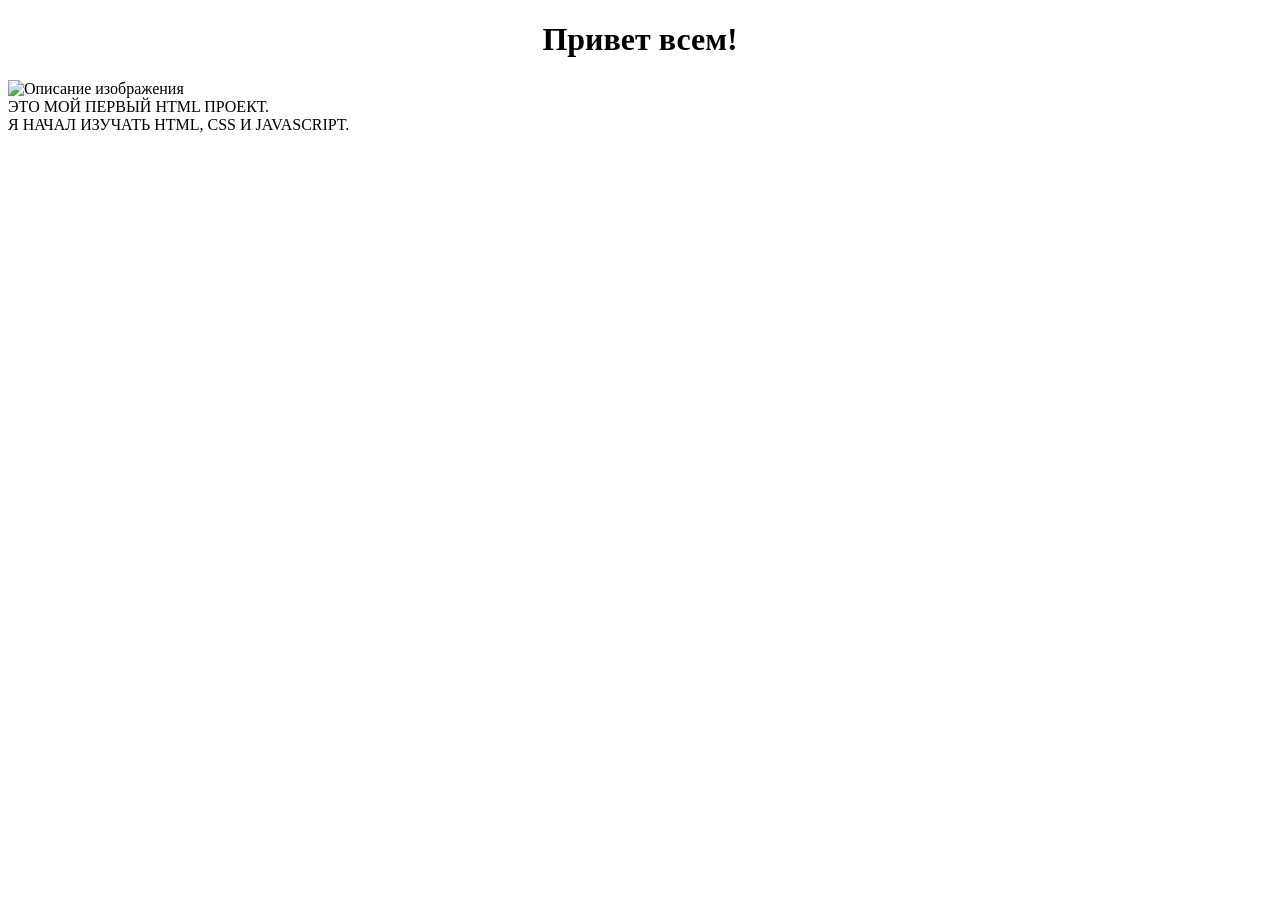
==== index.html @ d0e53dc4 "first commit" ====
<!DOCTYPE html>
<html lang="ru">
<head>
    <meta charset="UTF-8">
    <meta name="viewport" content="width=device-width, initial-scale=1.0">
    <title>HTML эксперимент
    </title>
</head>
<body>
    <h1 style="text-align: center;"> <b>Привет всем!</b></h1>
    <img src="https://web.telegram.org/ec8f27fe-f827-49ef-9936-66070e004540" alt="Описание изображения">
    <div style="text-align: left;">
    ЭТО МОЙ ПЕРВЫЙ HTML ПРОЕКТ. <br>
    Я НАЧАЛ ИЗУЧАТЬ HTML, CSS И JAVASCRIPT.
    </div>
</body>
</html>
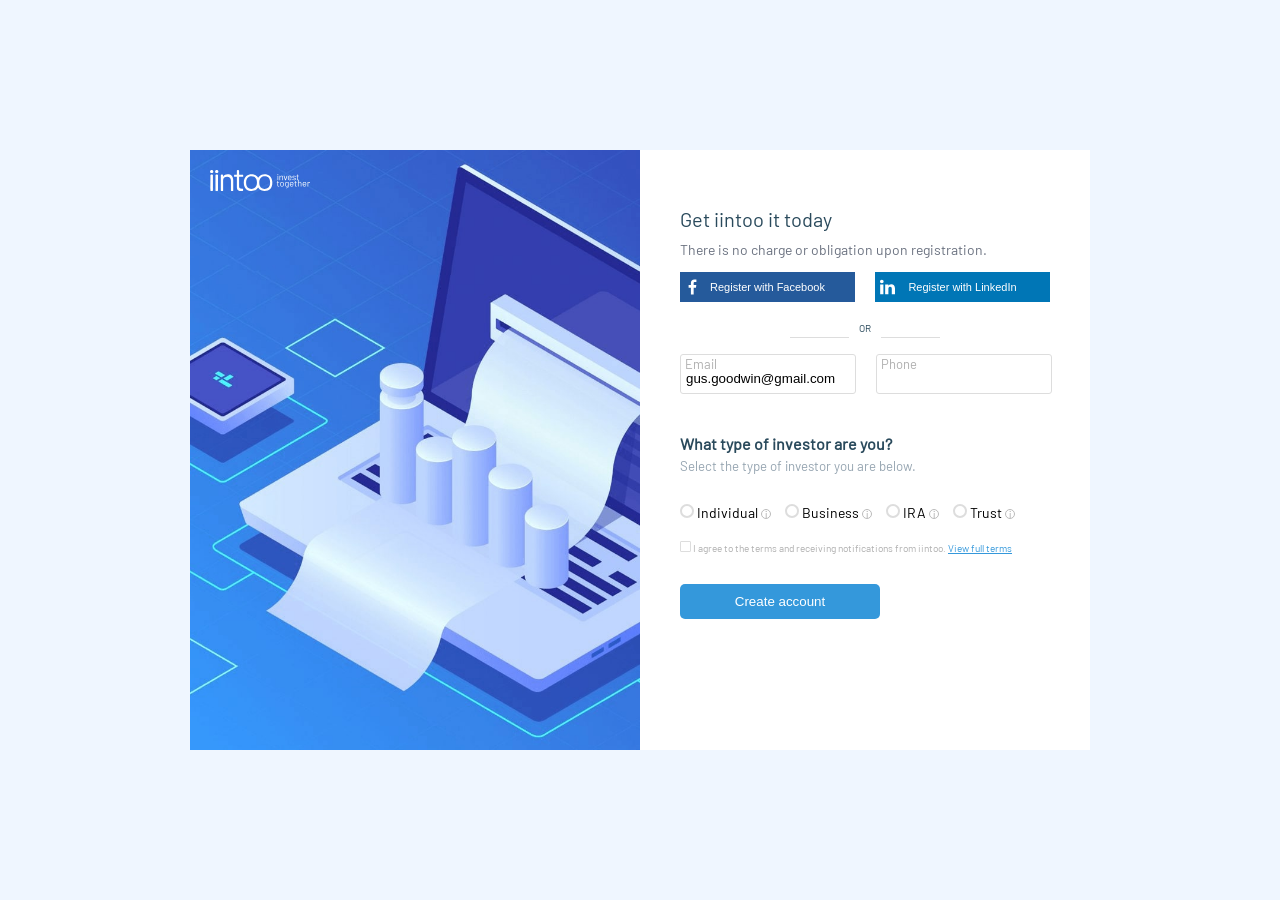
==== commit 4db5aa73: "Move project files to root" ====
--- a/index.html
+++ b/index.html
@@ -1,17 +1,100 @@
-<!DOCTYPE html>
-<html lang="ru">
-<head>
-    <meta charset="UTF-8">
-    <meta name="viewport" content="width=device-width, initial-scale=1.0">
-    <title>HTML эксперимент
-    </title>
-</head>
-<body>
-    <h1 style="text-align: center;"> <b>Привет всем!</b></h1>
-    <img src="https://web.telegram.org/ec8f27fe-f827-49ef-9936-66070e004540" alt="Описание изображения">
-    <div style="text-align: left;">
-    ЭТО МОЙ ПЕРВЫЙ HTML ПРОЕКТ. <br>
-    Я НАЧАЛ ИЗУЧАТЬ HTML, CSS И JAVASCRIPT.
+<!doctype html>
+<html lang="en">
+  <head>
+    <meta charset="UTF-8" />
+    <meta name="viewport" content="width=device-width, initial-scale=1.0" />
+    <title>Document</title>
+    <link rel="stylesheet" href="./style.css" />
+  </head>
+  <body>
+    <div class="main">
+      <div class="image-container">
+        <img
+          class="bg"
+          src="./images/bg.jpg"
+          alt="Фоновая картинка iintoo invest together"
+        />
+        <img
+          class="logo"
+          src="./images/logo.svg"
+          alt="Логотип iintoo invest together"
+        />
+      </div>
+      <div class="content">
+        <h2>Get iintoo it today</h2>
+        <h3>There is no charge or obligation upon registration.</h3>
+        <div class="buttons">
+          <button class="facebook">
+            Register with Facebook
+            <img
+              class="svg-fb"
+              src="./images/facebook.svg"
+              alt="Facebook logo"
+            />
+          </button>
+          <button class="linkedin">
+            Register with LinkedIn
+            <img
+              class="svg-ln"
+              src="./images/linkedin.svg"
+              alt="LinkedIn logo"
+            />
+          </button>
+        </div>
+        <div class="or">
+          <span>OR</span>
+        </div>
+        <div class="inputs">
+          <div class="first-input">
+            <label class="form-label" for="email">Email</label>
+            <input id="email" type="email" value="gus.goodwin@gmail.com" />
+          </div>
+          <div class="second-input">
+            <label class="form-label" for="phone">Phone</label>
+            <input id="phone" type="tel" />
+          </div>
+        </div>
+        <h4>What type of investor are you?</h4>
+        <h5>Select the type of investor you are below.</h5>
+        <div class="investor-block">
+        <div class="dots">
+          <label>
+            <input type="radio" name="investor" />
+            <span>Individual</span>
+            <span class="info">i</span>
+          </label>
+          <label>
+            <input type="radio" name="investor" />
+            <span>Business</span>
+            <span class="info">i</span>
+          </label>
+          <label>
+            <input type="radio" name="investor" />
+            <span>IRA</span>
+            <span class="info">i</span>
+          </label>
+          <label>
+            <input type="radio" name="investor" />
+            <span>Trust</span>
+            <span class="info">i</span>
+          </label>
+        </div>
+        <div class="text">
+          I am a natural person investing on my own behalf as a sole owner,
+          joint tenant, or tenant in common.
+        </div>
+        </div>
+        <label class="checkbox">
+          <input type="checkbox" name="terms" /> I agree to the terms and
+          receiving notifications from iintoo.
+          <a
+            href="https://edu.habsida.com/student/courses/bdc8bace-2497-4eea-8fa8-30e6a8a0aa75/lesson/3e4dce7b-4a25-499d-b754-3023f00154c3"
+            target="_blank"
+            >View full terms</a
+          >
+        </label>
+        <button class="account">Create account</button>
+      </div>
     </div>
-</body>
-</html>+  </body>
+</html>
--- a/style.css
+++ b/style.css
@@ -0,0 +1,297 @@
+* {
+  box-sizing: border-box;
+}
+
+@font-face {
+  font-family: "Barlow";
+  src: url("./fonts/Barlow-Regular.ttf") format("truetype");
+}
+
+.image-container {
+  position: relative;
+  /* top: 170px;
+  left: 90px; */
+  width: 450px;
+  height: 600px;
+  display: flex;
+}
+
+.bg {
+  width: 100%;
+}
+
+.logo {
+  position: absolute;
+  top: 20px;
+  left: 20px;
+  width: 100px;
+  z-index: 2;
+}
+
+body {
+  background-color: #eff6ff;
+  margin: 0;
+  padding: 0;
+  font-family: "Barlow", sans-serif;
+  color: #2a4a5c;
+}
+
+.main {
+  display: flex;
+  justify-content: center;
+  align-items: center;
+  min-height: 100vh;
+}
+
+.content {
+  background-color: #ffffff;
+  width: 450px;
+  height: 600px;
+  position: relative;
+  /* right: 6px; */
+  display: flex;
+  flex-direction: column;
+  padding-left: 40px;
+  padding-top: 40px;
+  padding-bottom: 40px;
+  padding-right: 40px;
+}
+
+.facebook {
+  position: relative;
+  width: 200px;
+  height: 30px;
+  background-color: #255a9b;
+  color: #ffffff;
+  border: none;
+  font-size: 11px;
+}
+
+.svg-fb {
+  position: absolute;
+  left: 5px;
+  top: 0;
+  height: 100%;
+  width: 15px;
+}
+
+.linkedin {
+  position: relative;
+  width: 200px;
+  height: 30px;
+  background-color: #0076b6;
+  color: #ffffff;
+  border: none;
+  font-size: 11px;
+}
+
+.svg-ln {
+  position: absolute;
+  left: 5px;
+  top: 0;
+  height: 100%;
+  width: 15px;
+}
+
+.buttons {
+  display: flex;
+  gap: 20px;
+}
+
+button:hover {
+  cursor: pointer;
+  filter: brightness(0.8);
+}
+
+h2 {
+  font-size: 20px;
+  font-weight: 500;
+  margin-bottom: 5px;
+}
+
+h3 {
+  font-size: 14px;
+  font-weight: 400;
+  color: #6b7280;
+  margin-top: 5px;
+}
+
+.or {
+  display: flex;
+  align-self: center;
+  font-size: 10px;
+  width: 150px;
+  align-items: center;
+}
+
+.or::before,
+.or::after {
+  content: "";
+  flex: 1;
+  border-top: 1px solid #ddd;
+  margin-top: 20px;
+}
+
+.or span {
+  margin: 0 10px;
+  margin-top: 20px;
+  margin-bottom: 20px;
+}
+
+input[type="email"],
+input[type="tel"] {
+  width: 176px;
+  height: 40px;
+  border-radius: none;
+}
+
+.first-input,
+.second-input {
+  position: relative;
+}
+
+.form-label {
+  position: absolute;
+  font-size: 13px;
+  top: 2px;
+  left: 5px;
+}
+
+.inputs {
+  display: flex;
+  gap: 20px;
+  color: #afafaf;
+}
+
+input[type="email"],
+input[type="tel"] {
+  border: 1px solid #ddd;
+  border-radius: 3px;
+  padding: 5px;
+}
+
+#email {
+  padding-top: 15px;
+}
+
+#phone {
+  padding-top: 15px;
+}
+
+#email:focus,
+#phone:focus {
+  outline: none;
+  border-left: 1px solid #0076b6;
+  border-top: 1px solid #ddd;
+  border-right: 1px solid #ddd;
+  border-bottom: 1px solid #ddd;
+}
+
+h4 {
+  margin-top: 40px;
+  margin-bottom: 5px;
+  font-weight: 600;
+}
+
+h5 {
+  margin-top: 0;
+  margin-bottom: 30px;
+  font-weight: 400;
+  color: #96a5b1;
+}
+
+.dots {
+  display: flex;
+  gap: 14px;
+  color: black;
+  font-size: 14px;
+}
+
+.info {
+  display: inline-flex;
+  align-items: center;
+  justify-content: center;
+  width: 10px;
+  height: 10px;
+  border: 1px solid #bbb;
+  border-radius: 50%;
+  font-size: 9px;
+  color: #999;
+}
+
+input[type="radio"] {
+  appearance: none;
+  width: 14px;
+  height: 14px;
+  border: 2px solid #ddd;
+  border-radius: 50%;
+  margin: 0;
+}
+
+input[type="radio"]:checked {
+  border-color: #3498db;
+  border: 3px solid #3498db;
+}
+
+input[type="checkbox"] {
+  appearance: none;
+  width: 11px;
+  height: 11px;
+  border: 1px solid #ddd;
+  border-radius: 1px;
+  background: white;
+  margin: 0;
+  margin-top: 20px;
+}
+
+input[type="checkbox"]:checked {
+  border-color: #3498db;
+  border: 3px solid #3498db;
+}
+
+.checkbox {
+  font-size: 10px;
+  color: #afafaf;
+}
+
+a {
+  color: #3498db;
+}
+
+a:hover {
+  filter: brightness(0.8);
+}
+
+.account {
+  width: 200px;
+  height: 35px;
+  background-color: #3498db;
+  border: 0;
+  border-radius: 5px;
+  color: white;
+  margin-top: 30px;
+}
+
+.dots-info {
+  /* position: relative; */
+  display: inline-flex;
+  flex-direction: column;
+}
+
+.text {
+  /* position: absolute; */
+  display: none;
+  box-shadow: 0 3px 15px rgba(0, 0, 0, 0.08);
+  overflow: hidden;
+  color: #afafaf;
+  font-size: 12px;
+  margin-top: 10px;
+  margin-bottom: 10px;
+  margin-left: 0;
+  width: 180px;
+  height: 60px;
+}
+
+.investor-block:has(.info:hover) .text {
+  display: block;
+}
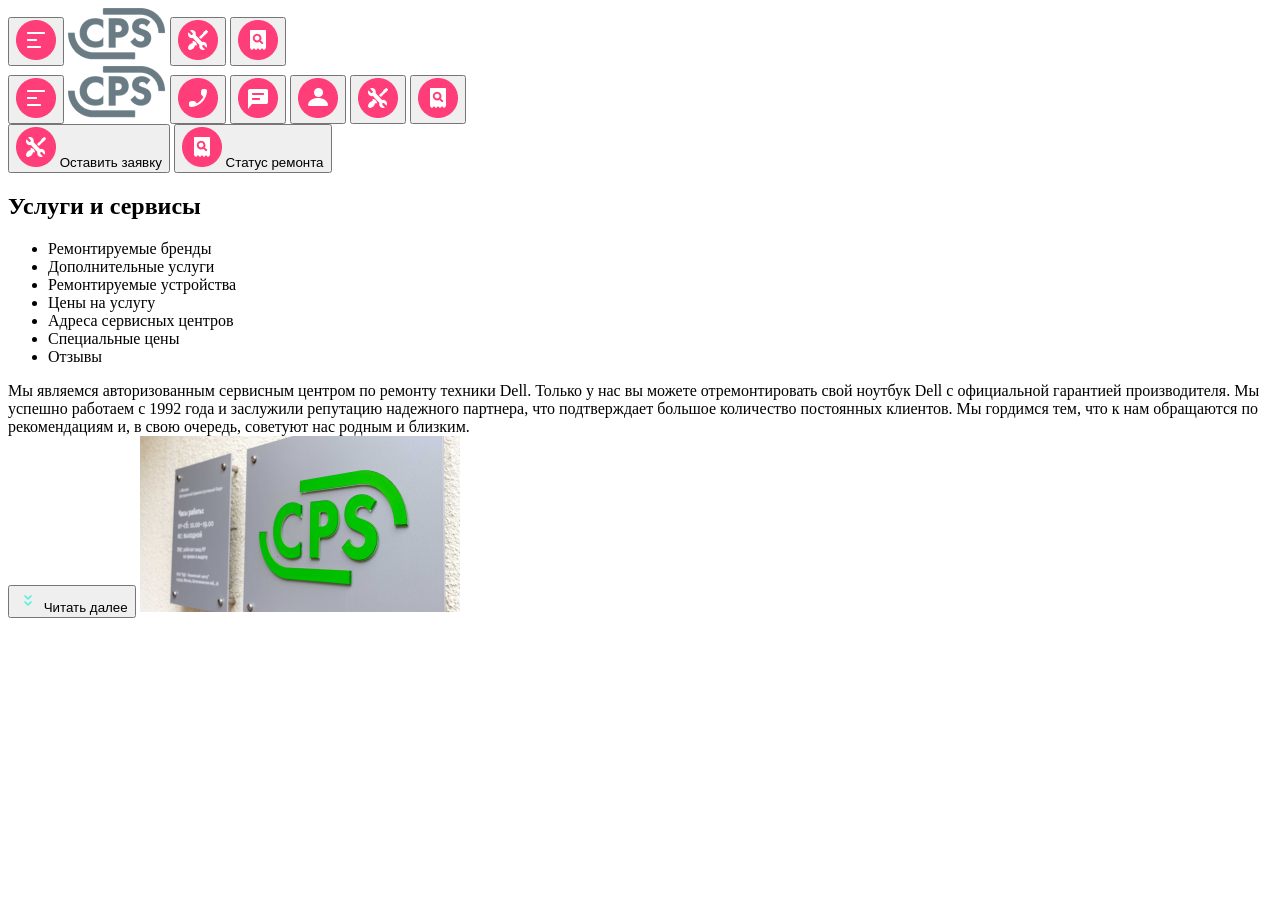
==== commit 3dac7eda: "feat:figma homework" ====
--- a/index.html
+++ b/index.html
@@ -7,94 +7,75 @@
     <link rel="stylesheet" href="./style.css" />
   </head>
   <body>
-    <div class="main">
-      <div class="image-container">
-        <img
-          class="bg"
-          src="./images/bg.jpg"
-          alt="Фоновая картинка iintoo invest together"
-        />
-        <img
-          class="logo"
-          src="./images/logo.svg"
-          alt="Логотип iintoo invest together"
-        />
-      </div>
-      <div class="content">
-        <h2>Get iintoo it today</h2>
-        <h3>There is no charge or obligation upon registration.</h3>
-        <div class="buttons">
-          <button class="facebook">
-            Register with Facebook
-            <img
-              class="svg-fb"
-              src="./images/facebook.svg"
-              alt="Facebook logo"
-            />
-          </button>
-          <button class="linkedin">
-            Register with LinkedIn
-            <img
-              class="svg-ln"
-              src="./images/linkedin.svg"
-              alt="LinkedIn logo"
-            />
-          </button>
-        </div>
-        <div class="or">
-          <span>OR</span>
-        </div>
-        <div class="inputs">
-          <div class="first-input">
-            <label class="form-label" for="email">Email</label>
-            <input id="email" type="email" value="gus.goodwin@gmail.com" />
-          </div>
-          <div class="second-input">
-            <label class="form-label" for="phone">Phone</label>
-            <input id="phone" type="tel" />
-          </div>
-        </div>
-        <h4>What type of investor are you?</h4>
-        <h5>Select the type of investor you are below.</h5>
-        <div class="investor-block">
-        <div class="dots">
-          <label>
-            <input type="radio" name="investor" />
-            <span>Individual</span>
-            <span class="info">i</span>
-          </label>
-          <label>
-            <input type="radio" name="investor" />
-            <span>Business</span>
-            <span class="info">i</span>
-          </label>
-          <label>
-            <input type="radio" name="investor" />
-            <span>IRA</span>
-            <span class="info">i</span>
-          </label>
-          <label>
-            <input type="radio" name="investor" />
-            <span>Trust</span>
-            <span class="info">i</span>
-          </label>
-        </div>
-        <div class="text">
-          I am a natural person investing on my own behalf as a sole owner,
-          joint tenant, or tenant in common.
-        </div>
-        </div>
-        <label class="checkbox">
-          <input type="checkbox" name="terms" /> I agree to the terms and
-          receiving notifications from iintoo.
-          <a
-            href="https://edu.habsida.com/student/courses/bdc8bace-2497-4eea-8fa8-30e6a8a0aa75/lesson/3e4dce7b-4a25-499d-b754-3023f00154c3"
-            target="_blank"
-            >View full terms</a
-          >
-        </label>
-        <button class="account">Create account</button>
-      </div>
+    <div class="page-navigation">
+      <nav class="page-navigation page-navigation--mobile">
+        <button>
+          <img src="./burger.png" />
+        </button>
+        <img src="./Group.png" />
+        <button>
+          <img src="./repair.png" />
+        </button>
+        <button>
+          <img src="./checkstatus.png" />
+        </button>
+      </nav>
+      <nav class="page-navigation page-navigation--tablet">
+        <button>
+          <img src="./burger.png" />
+        </button>
+        <img src="./Group.png" />
+        <button>
+          <img src="./call.png" />
+        </button>
+        <button>
+          <img src="./chat.png" />
+        </button>
+        <button>
+          <img src="./profile.png" />
+        </button>
+        <button>
+          <img src="./repair.png" />
+        </button>
+        <button>
+          <img src="./checkstatus.png" />
+        </button>
+      </nav>
+      <nav class="page-navigation page-navigation--desktop">
+        <button class="page-navigation__button">
+          <img src="./repair.png" />
+          <span>Оставить заявку</span>
+        </button>
+        <button class="page-navigation__button">
+          <img src="./checkstatus.png" />
+          <span>Статус ремонта</span>
+        </button>
+      </nav>
     </div>
+    <nav class="site-services">
+      <h2>Услуги и сервисы</h2>
+      <ul class="site-services__list">
+        <li class="site-services__item">Ремонтируемые бренды</li>
+        <li class="site-services__extra">Дополнительные услуги</li>
+        <li class="site-services__item">Ремонтируемые устройства</li>
+        <li class="site-services__item">Цены на услугу</li>
+        <li class="site-services__item">Адреса сервисных центров</li>
+        <li class="site-services__item">Специальные цены</li>
+        <li class="site-services__item">Отзывы</li>
+      </ul>
+    </nav>
+    <div>
+      Мы являемся авторизованным сервисным центром по ремонту техники Dell.
+      Только у нас вы можете отремонтировать свой ноутбук Dell с официальной
+      гарантией производителя. Мы успешно работаем с 1992 года и заслужили
+      репутацию надежного партнера, что подтверждает большое количество
+      постоянных клиентов. Мы гордимся тем, что к нам обращаются по
+      рекомендациям и, в свою очередь, советуют нас родным и близким.
+    </div>
+    <button>
+      <img src="./expand.png" />
+      <span>Читать далее</span>
+    </button>
+    <img src="./Picture Copy.png" />
   </body>
 </html>
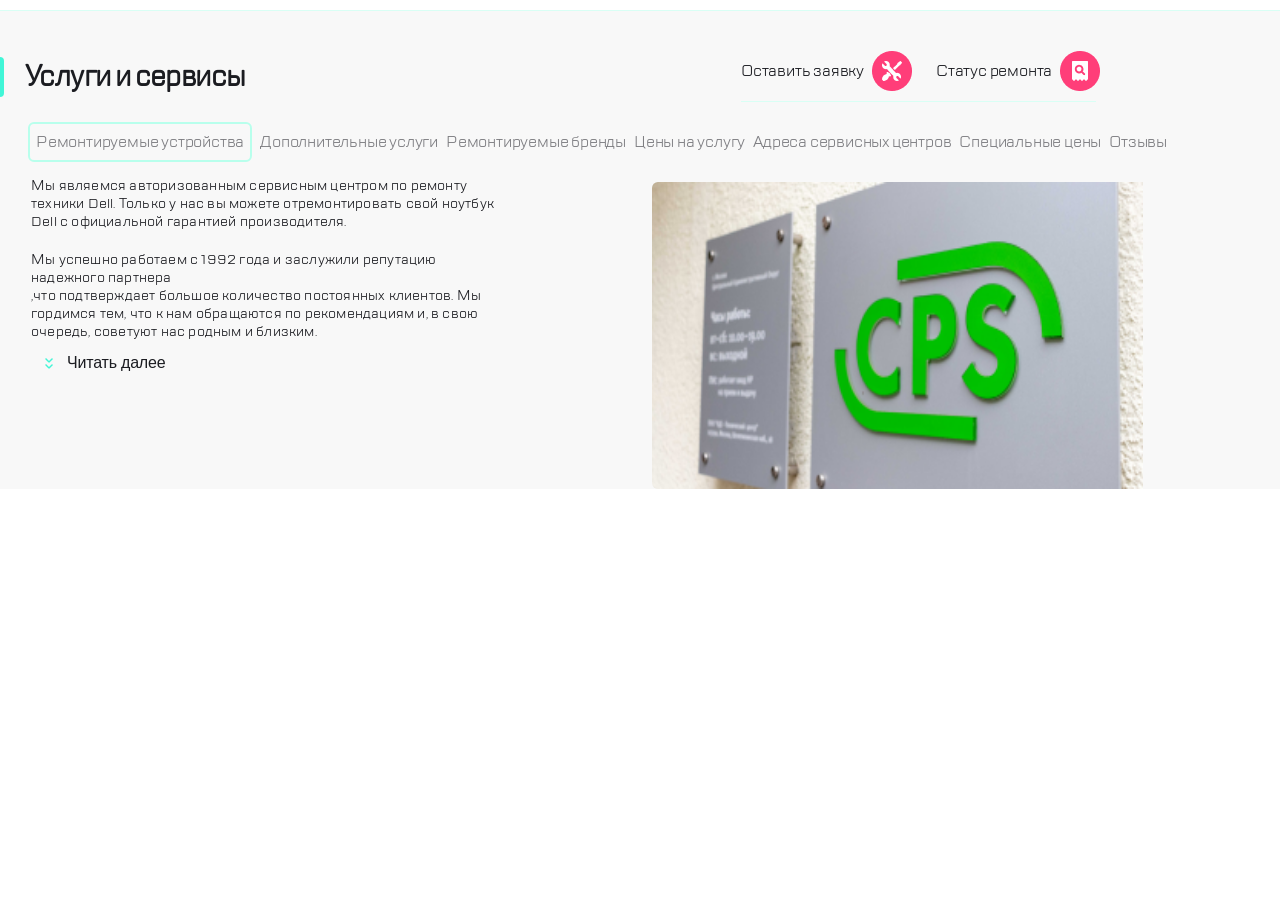
==== commit dc2bda3e: "feat:almost done" ====
--- a/index.html
+++ b/index.html
@@ -9,73 +9,97 @@
   <body>
     <div class="page-navigation">
       <nav class="page-navigation page-navigation--mobile">
-        <button>
-          <img src="./burger.png" />
+        <button class="page-navigation__button">
+          <img class="page-navigation__icon" src="./burger.png" />
         </button>
-        <img src="./Group.png" />
-        <button>
-          <img src="./repair.png" />
+        <img
+          class="page-navigation__icon page-navigation__icon--extra"
+          src="./Group.png"
+        />
+        <span class="page-navigation__divider"></span>
+        <button class="page-navigation__button">
+          <img class="page-navigation__icon" src="./repair.png" />
         </button>
-        <button>
-          <img src="./checkstatus.png" />
+        <button class="page-navigation__button">
+          <img class="page-navigation__icon" src="./checkstatus.png" />
         </button>
       </nav>
       <nav class="page-navigation page-navigation--tablet">
-        <button>
-          <img src="./burger.png" />
-        </button>
-        <img src="./Group.png" />
-        <button>
-          <img src="./call.png" />
-        </button>
-        <button>
-          <img src="./chat.png" />
-        </button>
-        <button>
-          <img src="./profile.png" />
-        </button>
-        <button>
-          <img src="./repair.png" />
-        </button>
-        <button>
-          <img src="./checkstatus.png" />
-        </button>
-      </nav>
-      <nav class="page-navigation page-navigation--desktop">
-        <button class="page-navigation__button">
-          <img src="./repair.png" />
-          <span>Оставить заявку</span>
-        </button>
-        <button class="page-navigation__button">
-          <img src="./checkstatus.png" />
-          <span>Статус ремонта</span>
-        </button>
+        <div class="page-navigation__brand">
+          <button class="page-navigation__button">
+            <img src="./burger.png" />
+          </button>
+          <span class="page-navigation__divider"></span>
+          <img src="./Group.png" />
+        </div>
+        <div class="page-navigation__contacts">
+          <button class="page-navigation__button">
+            <img src="./call.png" />
+          </button>
+          <button class="page-navigation__button">
+            <img src="./chat.png" />
+          </button>
+          <button class="page-navigation__button">
+            <img src="./profile.png" />
+          </button>
+          <span class="page-navigation__divider"></span>
+        </div>
+        <div class="page-navigation__tools">
+          <button class="page-navigation__button">
+            <img src="./repair.png" />
+          </button>
+          <button class="page-navigation__button">
+            <img src="./checkstatus.png" />
+          </button>
+        </div>
       </nav>
     </div>
     <nav class="site-services">
-      <h2>Услуги и сервисы</h2>
-      <ul class="site-services__list">
-        <li class="site-services__item">Ремонтируемые бренды</li>
-        <li class="site-services__extra">Дополнительные услуги</li>
-        <li class="site-services__item">Ремонтируемые устройства</li>
-        <li class="site-services__item">Цены на услугу</li>
-        <li class="site-services__item">Адреса сервисных центров</li>
-        <li class="site-services__item">Специальные цены</li>
-        <li class="site-services__item">Отзывы</li>
-      </ul>
+      <div class="site-services__header">
+        <h2>Услуги и сервисы</h2>
+        <nav class="page-navigation page-navigation--desktop">
+          <button class="page-navigation__button">
+            <span>Оставить заявку</span>
+            <img src="./repair.png" />
+          </button>
+          <button class="page-navigation__button">
+            <span>Статус ремонта</span>
+            <img src="./checkstatus.png" />
+          </button>
+        </nav>
+      </div>
+      <div class="site-services__list-wrapper">
+        <ul class="site-services__list">
+          <li class="site-services__item">Ремонтируемые устройства</li>
+          <li class="site-services__extra">Дополнительные услуги</li>
+          <li class="site-services__item">Ремонтируемые бренды</li>
+          <li class="site-services__item">Цены на услугу</li>
+          <li class="site-services__item">Адреса сервисных центров</li>
+          <li class="site-services__item">Специальные цены</li>
+          <li class="site-services__item">Отзывы</li>
+        </ul>
+      </div>
     </nav>
-    <div>
-      Мы являемся авторизованным сервисным центром по ремонту техники Dell.
-      Только у нас вы можете отремонтировать свой ноутбук Dell с официальной
-      гарантией производителя. Мы успешно работаем с 1992 года и заслужили
-      репутацию надежного партнера, что подтверждает большое количество
-      постоянных клиентов. Мы гордимся тем, что к нам обращаются по
-      рекомендациям и, в свою очередь, советуют нас родным и близким.
+    <div class="page-end">
+      <div class="page-end__article">
+        Мы являемся авторизованным сервисным центром по ремонту техники Dell.
+        Только у нас вы можете отремонтировать свой ноутбук Dell с официальной
+        гарантией производителя.
+        <span class="page-end__article--tablet"
+          >Мы успешно работаем с 1992 года и заслужили репутацию надежного
+          партнера</span
+        >
+        <span class="page-end__article--desktop"
+          >,что подтверждает большое количество постоянных клиентов. Мы гордимся
+          тем, что к нам обращаются по рекомендациям и, в свою очередь, советуют
+          нас родным и близким.</span
+        >
+        <button class="page-end__button">
+          <img src="./expand.png" />
+          <span>Читать далее</span>
+        </button>
+      </div>
+      <img class="page-end__image" src="./Picture Copy.png" />
     </div>
-    <button>
-      <img src="./expand.png" />
-      <span>Читать далее</span>
-    </button>
-    <img src="./Picture Copy.png" />
   </body>
 </html>
--- a/style.css
+++ b/style.css
@@ -0,0 +1,336 @@
+* {
+  box-sizing: border-box;
+  margin: 0;
+  padding: 0;
+}
+
+@font-face {
+  font-family: "TTLakes";
+  src: url(./figma/TTLakes-Regular.ttf) format("truetype");
+  font-weight: 400;
+  font-style: normal;
+}
+
+body {
+  font-family: TTLakes, sans-serif;
+}
+
+.page-navigation--tablet,
+.page-navigation--desktop {
+  display: none;
+}
+
+.page-end__article--tablet,
+.page-end__article--desktop {
+  display: none;
+}
+
+.page-navigation {
+  border-bottom: 1px solid #d9fff5;
+}
+
+.page-navigation--tablet {
+  border-bottom: none;
+}
+
+.page-navigation--mobile {
+  display: flex;
+  align-items: center;
+  justify-content: space-between;
+  gap: 8px;
+  padding: 10px;
+  width: 100%;
+}
+
+.page-navigation__icon {
+  width: 100%;
+  height: 100%;
+  display: block;
+  object-fit: contain;
+}
+
+.page-navigation__icon--extra {
+  display: block;
+  width: 100px;
+  height: auto;
+  flex-shrink: 1;
+}
+
+.page-navigation__button {
+  display: flex;
+  align-items: center;
+  justify-content: center;
+  flex: 0 0 40px;
+  width: 40px;
+  height: 40px;
+  padding: 0;
+  border: none;
+  background: transparent;
+}
+
+.page-navigation__button:hover {
+  cursor: pointer;
+  filter: brightness(0.8);
+}
+
+.site-services {
+  display: flex;
+  flex-direction: column;
+  align-items: flex-start;
+  margin-top: 0;
+  width: 100%;
+  min-width: 0;
+  background-color: #f8f8f8;
+  padding-top: 20px;
+}
+
+h2 {
+  font-weight: 700;
+  font-size: 28px;
+  letter-spacing: -0.6px;
+  line-height: 40px;
+  color: #1b1c21;
+  position: relative;
+  padding-left: 16px;
+}
+
+h2::before {
+  content: "";
+  position: absolute;
+  left: 0;
+  top: 0;
+  width: 4px;
+  height: 100%;
+  background-color: #41f6d7;
+  border-radius: 0 8px 8px 0;
+}
+
+.site-services__list {
+  display: flex;
+  align-items: center;
+  list-style: none;
+  flex-wrap: nowrap;
+  width: max-content;
+  gap: 8px;
+  color: #7e7e82;
+  font-size: 16px;
+  line-height: 24px;
+  letter-spacing: -0.2px;
+  margin-left: 20px;
+  margin-top: 20px;
+}
+
+.site-services__item {
+  flex: 0 0 auto;
+  white-space: nowrap;
+}
+
+.site-services__item:hover,
+.site-services__extra:hover {
+  border: 2px solid #b8ffec;
+  border-radius: 6px;
+  padding: 6px;
+}
+
+.site-services__item:first-child {
+  border: 2px solid #b8ffec;
+  border-radius: 6px;
+  padding: 6px;
+}
+
+.site-services__list-wrapper {
+  width: 100%;
+  min-width: 0;
+  overflow-x: auto;
+  overflow-y: hidden;
+}
+
+.site-services__list-wrapper::-webkit-scrollbar {
+  display: none;
+}
+
+.page-end {
+  display: flex;
+  flex-direction: column;
+  background-color: #f8f8f8;
+}
+.page-end__article {
+  margin-left: 16px;
+  margin-top: 20px;
+  font-size: 14px;
+  line-height: 18px;
+  letter-spacing: 0.2px;
+  color: #1b1c21;
+  height: 90px;
+  width: 288px;
+}
+
+.page-end__button {
+  display: flex;
+  align-items: center;
+  justify-content: flex-start;
+  padding: 0;
+  border: none;
+  background: transparent;
+  gap: 6px;
+  margin-top: 20px;
+  margin-left: 16px;
+}
+
+.page-end__button:hover {
+  cursor: pointer;
+  filter: brightness(0.8);
+}
+
+.page-end__button span {
+  font-size: 16px;
+  line-height: 24px;
+  letter-spacing: -0.2px;
+  color: #1b1c21;
+}
+
+.page-end__image {
+  display: block;
+  width: 100%;
+  height: auto;
+  margin-top: 20px;
+  border-radius: 6px;
+}
+
+.page-navigation__divider {
+  width: 2px;
+  height: 32px;
+  background-color: #eaeaea;
+}
+
+@media (min-width: 768px) {
+  .page-navigation--mobile {
+    display: none;
+  }
+  .page-navigation--tablet {
+    display: flex;
+    align-items: center;
+    justify-content: space-between;
+  }
+  .page-end__article--tablet {
+    display: inline-flex;
+    margin-top: 20px;
+  }
+  .page-navigation {
+    padding-bottom: 10px;
+  }
+  h2 {
+    padding-left: 25px;
+  }
+  .site-services__list {
+    padding-left: 8px;
+  }
+  .page-end {
+    display: grid;
+    grid-template-columns: minmax(0, 1fr) minmax(0, 360px);
+    gap: 10px;
+    align-items: start;
+  }
+
+  .page-end__article {
+    margin-top: 30px;
+    padding-left: 15px;
+    width: 350px;
+    height: 230px;
+  }
+  .page-end__image {
+    width: 360px;
+    height: 208px;
+    padding-right: 40px;
+  }
+  .page-end__button {
+    margin-left: 6px;
+    margin-top: 10px;
+  }
+}
+
+.page-navigation__brand {
+  display: flex;
+  align-items: center;
+  gap: 20px;
+  margin-left: 20px;
+}
+
+.page-navigation__contacts {
+  display: flex;
+  align-items: center;
+  gap: 20px;
+  margin-left: 300px;
+}
+
+.page-navigation__tools {
+  display: flex;
+  align-items: center;
+  gap: 20px;
+  margin-right: 20px;
+}
+
+@media (min-width: 1120px) {
+  .page-navigation--mobile,
+  .page-navigation--tablet {
+    display: none;
+  }
+  .page-navigation--desktop {
+    display: flex;
+    justify-content: flex-end;
+    gap: 35px;
+  }
+  .page-end__article--desktop {
+    display: inline;
+  }
+  .site-services__header {
+    display: flex;
+    justify-content: space-between;
+    align-items: center;
+    min-width: 1096px;
+    margin-top: 20px;
+  }
+  .page-navigation__button {
+    display: flex;
+    align-items: center;
+    justify-content: flex-start;
+    gap: 8px;
+    margin-right: 120px;
+  }
+  .page-navigation__button span {
+    white-space: nowrap;
+    text-align: left;
+    font-size: 16px;
+    line-height: 24px;
+    letter-spacing: -0.2px;
+    color: #1b1c21;
+    font-family: "TTLakes", sans-serif;
+  }
+  .site-services__list {
+    display: flex;
+    flex-wrap: wrap;
+    width: 100%;
+  }
+  .site-services__list-wrapper {
+    overflow: visible;
+  }
+  .page-end {
+    display: grid;
+    grid-template-columns: minmax(0, 1fr) minmax(0, 1fr);
+    gap: 24px;
+    align-items: start;
+  }
+  .page-end__image {
+    display: block;
+    width: 531px;
+    height: 307px;
+  }
+  .page-end__article {
+    width: 490px;
+    margin-top: 15px;
+  }
+  body {
+    min-width: 1120px;
+    min-height: 535px;
+  }
+}
